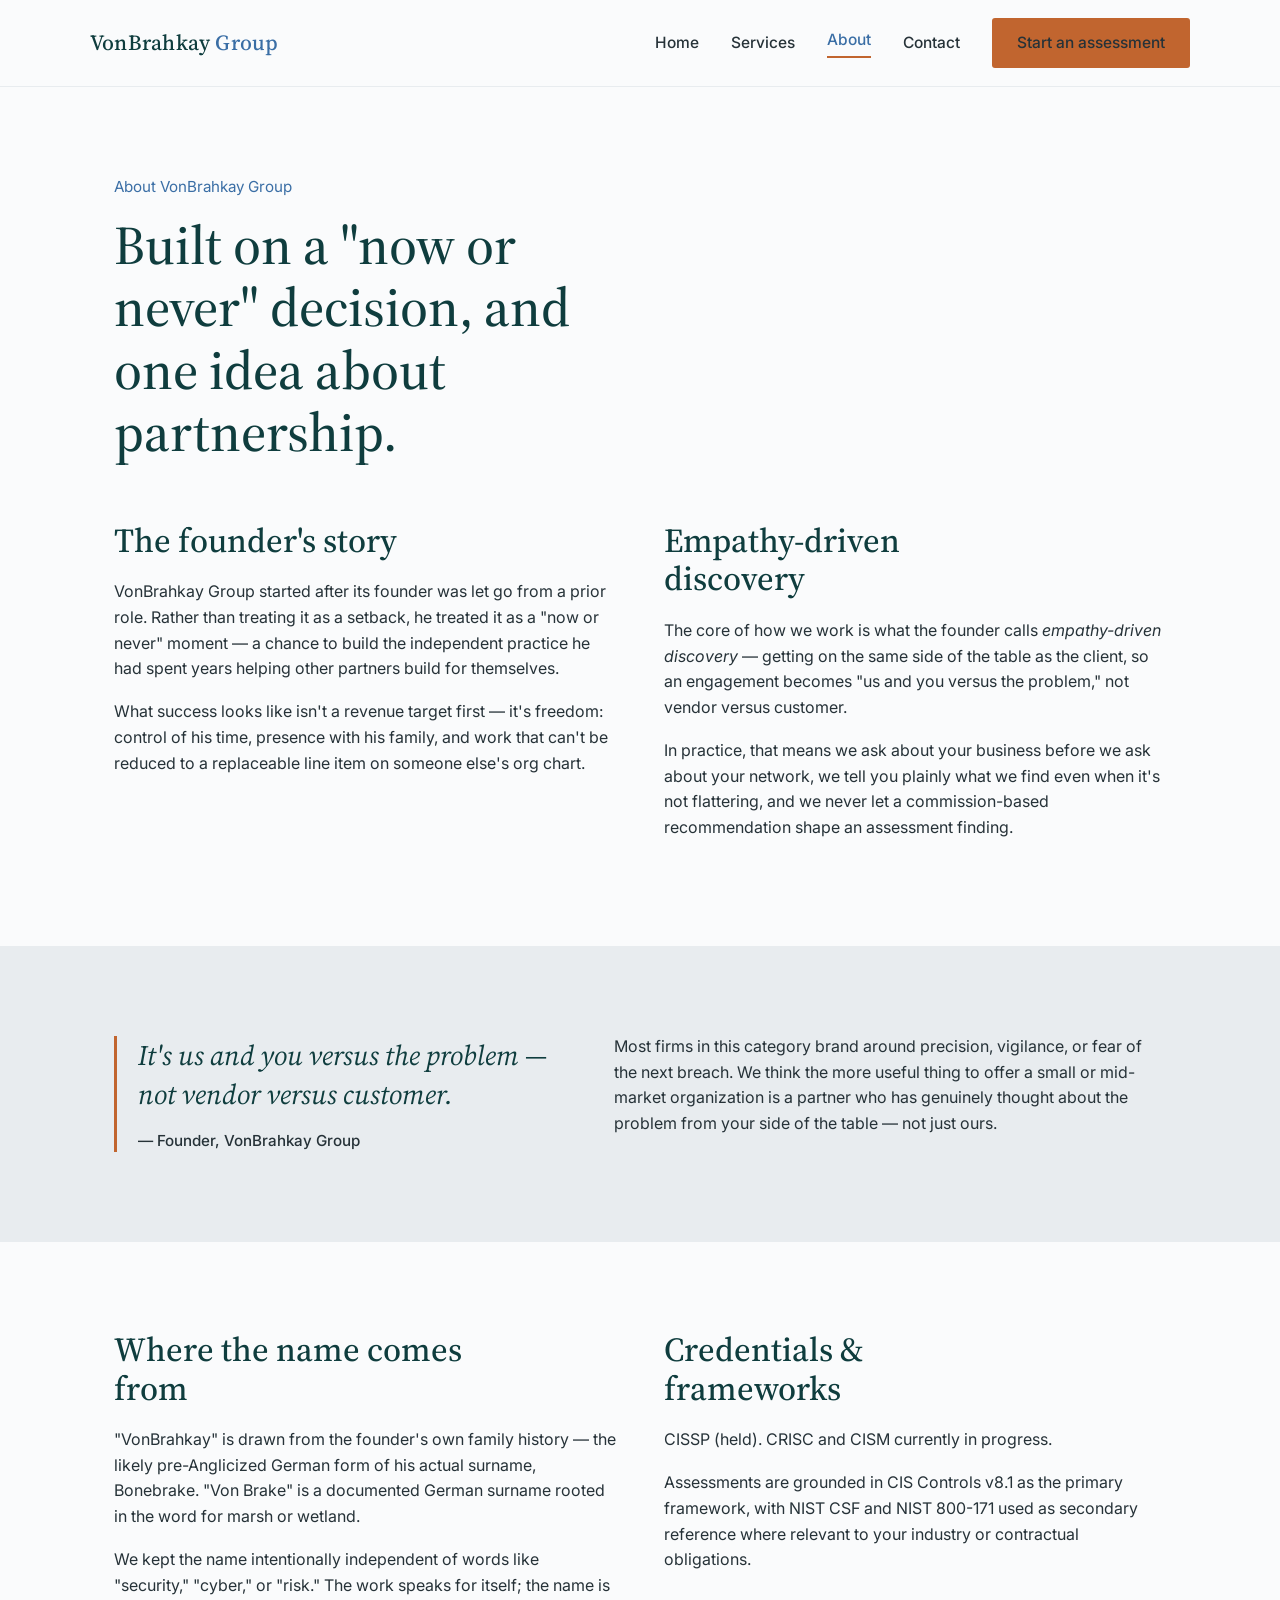
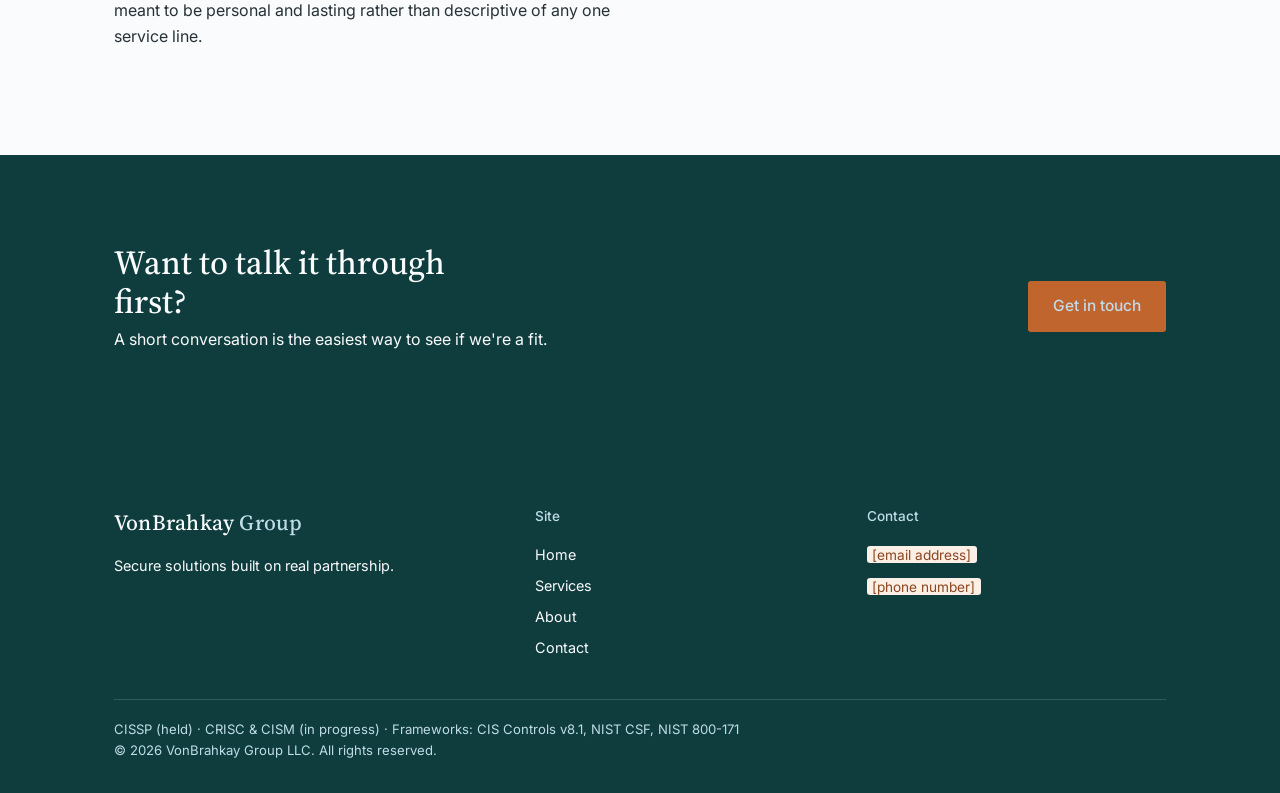
==== about.html @ a694a857 "Add files via upload" ====
<!DOCTYPE html>
<html lang="en">
<head>
<meta charset="UTF-8">
<meta name="viewport" content="width=device-width, initial-scale=1.0">
<title>About — VonBrahkay Group</title>
<meta name="description" content="Why VonBrahkay Group exists, the founder's story, and the philosophy behind empathy-driven discovery.">
<link rel="stylesheet" href="styles.css">
</head>
<body>

<header class="site">
  <div class="container nav-row">
    <a href="index.html" class="wordmark">VonBrahkay<span> Group</span></a>
    <button class="nav-toggle" aria-label="Toggle navigation" aria-expanded="false">Menu</button>
    <nav class="primary">
      <a href="index.html">Home</a>
      <a href="services.html">Services</a>
      <a href="about.html" class="current">About</a>
      <a href="contact.html">Contact</a>
      <a href="contact.html" class="btn btn-primary">Start an assessment</a>
    </nav>
  </div>
</header>

<main>

  <section style="padding-bottom:0.5rem;">
    <div class="container">
      <p class="eyebrow-note">About VonBrahkay Group</p>
      <h1>Built on a "now or never" decision, and one idea about partnership.</h1>
    </div>
  </section>

  <section style="padding-top:1rem;">
    <div class="container">
      <div class="two-col">
        <div>
          <h2>The founder's story</h2>
          <p>VonBrahkay Group started after its founder was let go from a prior role. Rather than treating it as a setback, he treated it as a "now or never" moment — a chance to build the independent practice he had spent years helping other partners build for themselves.</p>
          <p>What success looks like isn't a revenue target first — it's freedom: control of his time, presence with his family, and work that can't be reduced to a replaceable line item on someone else's org chart.</p>
        </div>
        <div>
          <h2>Empathy-driven discovery</h2>
          <p>The core of how we work is what the founder calls <em>empathy-driven discovery</em> — getting on the same side of the table as the client, so an engagement becomes "us and you versus the problem," not vendor versus customer.</p>
          <p>In practice, that means we ask about your business before we ask about your network, we tell you plainly what we find even when it's not flattering, and we never let a commission-based recommendation shape an assessment finding.</p>
        </div>
      </div>
    </div>
  </section>

  <section class="bg-gray">
    <div class="container">
      <div class="pullquote-block">
        <div>
          <blockquote class="pullquote">
            It's us and you versus the problem — not vendor versus customer.
            <span class="pullquote-attr">— Founder, VonBrahkay Group</span>
          </blockquote>
        </div>
        <div>
          <p>Most firms in this category brand around precision, vigilance, or fear of the next breach. We think the more useful thing to offer a small or mid-market organization is a partner who has genuinely thought about the problem from your side of the table — not just ours.</p>
        </div>
      </div>
    </div>
  </section>

  <section>
    <div class="container">
      <div class="two-col">
        <div>
          <h2>Where the name comes from</h2>
          <p>"VonBrahkay" is drawn from the founder's own family history — the likely pre-Anglicized German form of his actual surname, Bonebrake. "Von Brake" is a documented German surname rooted in the word for marsh or wetland.</p>
          <p>We kept the name intentionally independent of words like "security," "cyber," or "risk." The work speaks for itself; the name is meant to be personal and lasting rather than descriptive of any one service line.</p>
        </div>
        <div>
          <h2>Credentials &amp; frameworks</h2>
          <p>CISSP (held). CRISC and CISM currently in progress.</p>
          <p>Assessments are grounded in CIS Controls v8.1 as the primary framework, with NIST CSF and NIST 800-171 used as secondary reference where relevant to your industry or contractual obligations.</p>
        </div>
      </div>
    </div>
  </section>

  <section class="bg-teal cta-banner">
    <div class="container">
      <div>
        <h2>Want to talk it through first?</h2>
        <p>A short conversation is the easiest way to see if we're a fit.</p>
      </div>
      <a href="contact.html" class="btn btn-primary">Get in touch</a>
    </div>
  </section>

</main>

<footer class="site">
  <div class="container">
    <div class="footer-grid">
      <div>
        <a href="index.html" class="wordmark">VonBrahkay<span> Group</span></a>
        <p style="margin-top:0.8rem; max-width:32ch;">Secure solutions built on real partnership.</p>
      </div>
      <div>
        <h4>Site</h4>
        <ul>
          <li><a href="index.html">Home</a></li>
          <li><a href="services.html">Services</a></li>
          <li><a href="about.html">About</a></li>
          <li><a href="contact.html">Contact</a></li>
        </ul>
      </div>
      <div>
        <h4>Contact</h4>
        <ul>
          <li><span class="placeholder">[email address]</span></li>
          <li><span class="placeholder">[phone number]</span></li>
        </ul>
      </div>
    </div>
    <div class="fine-print">
      CISSP (held) &middot; CRISC &amp; CISM (in progress) &middot; Frameworks: CIS Controls v8.1, NIST CSF, NIST 800-171<br>
      &copy; <span id="year"></span> VonBrahkay Group LLC. All rights reserved.
    </div>
  </div>
</footer>

<script src="script.js"></script>
<script>document.getElementById('year').textContent = new Date().getFullYear();</script>
</body>
</html>
---- styles.css ----
@import url('https://fonts.googleapis.com/css2?family=Source+Serif+4:opsz,wght@8..60,500&family=Inter:wght@400;500&display=swap');

:root {
  --teal: #0F3D3E;
  --steel: #3A6EA5;
  --terracotta: #C1652F;
  --gray: #E8ECEF;
  --charcoal: #263238;
  --offwhite: #FAFBFC;

  --serif: 'Source Serif 4', Georgia, 'Times New Roman', serif;
  --sans: 'Inter', 'Helvetica Neue', Arial, sans-serif;

  --max: 1100px;
  --gap: clamp(1.5rem, 4vw, 3rem);
}

* { box-sizing: border-box; }

html { scroll-behavior: smooth; }

@media (prefers-reduced-motion: reduce) {
  html { scroll-behavior: auto; }
  * { animation: none !important; transition: none !important; }
}

body {
  margin: 0;
  font-family: var(--sans);
  font-weight: 400;
  color: var(--charcoal);
  background: var(--offwhite);
  line-height: 1.6;
  -webkit-font-smoothing: antialiased;
}

h1, h2, h3, .serif {
  font-family: var(--serif);
  font-weight: 500;
  color: var(--teal);
  line-height: 1.15;
  margin: 0 0 0.6em;
}

h1 { font-size: clamp(2.1rem, 4.4vw, 3.4rem); max-width: 18ch; }
h2 { font-size: clamp(1.5rem, 2.8vw, 2.1rem); max-width: 22ch; }
h3 { font-size: 1.2rem; }

p { margin: 0 0 1.1em; max-width: 62ch; }
p.wide { max-width: none; }

a { color: var(--steel); text-decoration: underline; text-underline-offset: 2px; }
a:hover { color: var(--terracotta); }

:focus-visible {
  outline: 2px solid var(--terracotta);
  outline-offset: 3px;
}

.container {
  max-width: var(--max);
  margin: 0 auto;
  padding: 0 1.5rem;
}

section { padding: clamp(3rem, 7vw, 5.5rem) 0; }
.bg-gray { background: var(--gray); }
.bg-teal { background: var(--teal); color: var(--offwhite); }
.bg-teal h1, .bg-teal h2, .bg-teal h3 { color: var(--offwhite); }
.bg-teal a { color: #BFDCE8; }
.bg-teal a:hover { color: var(--terracotta); }

/* Header / Nav */
header.site {
  border-bottom: 1px solid var(--gray);
  background: var(--offwhite);
  position: sticky;
  top: 0;
  z-index: 50;
}

.nav-row {
  display: flex;
  align-items: center;
  justify-content: space-between;
  padding: 1.1rem 0;
}

.wordmark {
  font-family: var(--serif);
  font-weight: 500;
  font-size: 1.35rem;
  color: var(--teal);
  text-decoration: none;
  letter-spacing: 0.01em;
}
.wordmark:hover { color: var(--teal); }
.wordmark span { color: var(--steel); }

nav.primary {
  display: flex;
  align-items: center;
  gap: 2rem;
}

nav.primary a {
  font-family: var(--sans);
  font-weight: 500;
  color: var(--charcoal);
  text-decoration: none;
  font-size: 0.97rem;
}
nav.primary a:hover { color: var(--steel); }
nav.primary a.current { color: var(--steel); border-bottom: 2px solid var(--terracotta); padding-bottom: 4px; }

.nav-toggle {
  display: none;
  background: none;
  border: 1px solid var(--teal);
  border-radius: 4px;
  padding: 0.4rem 0.7rem;
  font-family: var(--sans);
  font-weight: 500;
  color: var(--teal);
  cursor: pointer;
}

@media (max-width: 760px) {
  .nav-toggle { display: inline-block; }
  nav.primary {
    display: none;
    position: absolute;
    top: 100%;
    left: 0;
    right: 0;
    background: var(--offwhite);
    border-bottom: 1px solid var(--gray);
    flex-direction: column;
    align-items: flex-start;
    gap: 0;
    padding: 0.5rem 1.5rem 1.2rem;
  }
  nav.primary.open { display: flex; }
  nav.primary a { padding: 0.65rem 0; width: 100%; border-bottom: 1px solid var(--gray); }
  nav.primary a.current { border-bottom: 1px solid var(--gray); }
  nav.primary .btn { margin-top: 0.75rem; }
}

/* Buttons */
.btn {
  display: inline-block;
  font-family: var(--sans);
  font-weight: 500;
  font-size: 0.97rem;
  text-decoration: none;
  padding: 0.75rem 1.5rem;
  border-radius: 3px;
  border: 1px solid transparent;
  cursor: pointer;
}
.btn-primary { background: var(--terracotta); color: var(--offwhite); }
.btn-primary:hover { background: #a8531f; color: var(--offwhite); }
.btn-outline { background: transparent; color: var(--teal); border-color: var(--teal); }
.btn-outline:hover { background: var(--teal); color: var(--offwhite); }
.bg-teal .btn-outline { color: var(--offwhite); border-color: var(--offwhite); }
.bg-teal .btn-outline:hover { background: var(--offwhite); color: var(--teal); }

/* Hero */
.hero {
  display: grid;
  grid-template-columns: 1.1fr 0.9fr;
  gap: var(--gap);
  align-items: center;
  padding-top: clamp(3rem, 8vw, 5rem);
}
@media (max-width: 860px) {
  .hero { grid-template-columns: 1fr; }
}
.hero .actions { display: flex; gap: 1rem; flex-wrap: wrap; margin-top: 1.5rem; }
.eyebrow-note {
  font-size: 0.95rem;
  color: var(--steel);
  margin-bottom: 0.9rem;
}

/* Credibility strip */
.credibility {
  display: flex;
  flex-wrap: wrap;
  gap: 2.2rem;
  padding: 1.6rem 0;
  border-top: 1px solid var(--gray);
  border-bottom: 1px solid var(--gray);
  font-size: 0.92rem;
  color: var(--charcoal);
}
.credibility strong { color: var(--teal); }

/* Service cards */
.grid-3 {
  display: grid;
  grid-template-columns: repeat(3, 1fr);
  gap: var(--gap);
  margin-top: 2.5rem;
}
@media (max-width: 860px) {
  .grid-3 { grid-template-columns: 1fr; }
}
.service-card {
  border-top: 3px solid var(--teal);
  background: var(--offwhite);
  padding: 1.8rem 1.6rem;
}
.service-card.accent { border-top-color: var(--terracotta); }
.service-card h3 { margin-bottom: 0.5em; }
.service-card p { font-size: 0.96rem; }
.service-card .tag {
  display: inline-block;
  font-size: 0.8rem;
  font-weight: 500;
  color: var(--steel);
  margin-bottom: 0.7rem;
}

/* Process steps */
.steps {
  counter-reset: step;
  display: grid;
  grid-template-columns: repeat(4, 1fr);
  gap: var(--gap);
  margin-top: 2.5rem;
}
@media (max-width: 900px) {
  .steps { grid-template-columns: 1fr 1fr; }
}
@media (max-width: 560px) {
  .steps { grid-template-columns: 1fr; }
}
.step {
  position: relative;
  padding-top: 2.6rem;
  border-top: 1px solid var(--gray);
}
.step::before {
  counter-increment: step;
  content: counter(step);
  position: absolute;
  top: -1px;
  left: 0;
  width: 2.4rem;
  height: 2.4rem;
  display: flex;
  align-items: center;
  justify-content: center;
  background: var(--teal);
  color: var(--offwhite);
  font-family: var(--serif);
  font-weight: 500;
  border-radius: 50%;
  transform: translateY(-50%);
}
.step h3 { font-size: 1.05rem; margin-bottom: 0.4em; }
.step p { font-size: 0.93rem; }

/* Pull quote / founder callout */
.pullquote-block {
  display: grid;
  grid-template-columns: 0.9fr 1.1fr;
  gap: var(--gap);
  align-items: center;
}
@media (max-width: 860px) {
  .pullquote-block { grid-template-columns: 1fr; }
}
.pullquote {
  font-family: var(--serif);
  font-style: italic;
  font-size: clamp(1.3rem, 2.4vw, 1.75rem);
  color: var(--teal);
  line-height: 1.4;
  border-left: 3px solid var(--terracotta);
  padding-left: 1.3rem;
  margin: 0;
}
.pullquote-attr {
  display: block;
  font-family: var(--sans);
  font-style: normal;
  font-weight: 500;
  font-size: 0.95rem;
  color: var(--charcoal);
  margin-top: 1rem;
}

/* Tables (rate sheet) */
table.rates {
  width: 100%;
  border-collapse: collapse;
  margin: 1.5rem 0 2.5rem;
  font-size: 0.95rem;
}
table.rates th, table.rates td {
  text-align: left;
  padding: 0.9rem 1rem;
  border-bottom: 1px solid var(--gray);
  vertical-align: top;
}
table.rates th {
  font-family: var(--sans);
  font-weight: 500;
  color: var(--teal);
  border-bottom: 2px solid var(--teal);
}
table.rates td.price, table.rates th.price { white-space: nowrap; }
@media (max-width: 700px) {
  table.rates, table.rates thead, table.rates tbody, table.rates th, table.rates td, table.rates tr { display: block; }
  table.rates thead { display: none; }
  table.rates tr { border-bottom: 2px solid var(--gray); padding: 1rem 0; }
  table.rates td { border: none; padding: 0.35rem 0; }
  table.rates td::before { content: attr(data-label); display: block; font-weight: 500; color: var(--steel); font-size: 0.8rem; margin-bottom: 0.2rem; }
}

/* Disclosure note */
.disclosure {
  background: var(--gray);
  border-left: 3px solid var(--steel);
  padding: 1.1rem 1.4rem;
  font-size: 0.92rem;
  max-width: 70ch;
}

/* CTA banner */
.cta-banner {
  text-align: left;
}
.cta-banner .container {
  display: flex;
  align-items: center;
  justify-content: space-between;
  gap: 1.5rem;
  flex-wrap: wrap;
}
.cta-banner h2 { margin-bottom: 0.2em; }

/* Footer */
footer.site {
  background: var(--teal);
  color: var(--offwhite);
  padding: 3rem 0 2rem;
  font-size: 0.9rem;
}
footer.site .footer-grid {
  display: grid;
  grid-template-columns: 1.3fr 1fr 1fr;
  gap: 2rem;
  margin-bottom: 2rem;
}
@media (max-width: 700px) {
  footer.site .footer-grid { grid-template-columns: 1fr; }
}
footer.site .wordmark { color: var(--offwhite); }
footer.site .wordmark span { color: #BFDCE8; }
footer.site h4 { font-family: var(--sans); font-weight: 500; font-size: 0.85rem; color: #BFDCE8; margin: 0 0 0.9rem; }
footer.site ul { list-style: none; margin: 0; padding: 0; }
footer.site li { margin-bottom: 0.5rem; }
footer.site a { color: var(--offwhite); text-decoration: none; }
footer.site a:hover { color: var(--terracotta); }
footer.site .fine-print {
  border-top: 1px solid rgba(255,255,255,0.15);
  padding-top: 1.2rem;
  font-size: 0.82rem;
  color: #BFDCE8;
}

/* Forms */
.form-grid {
  display: grid;
  gap: 1.1rem;
  max-width: 560px;
}
.form-grid label {
  display: block;
  font-weight: 500;
  font-size: 0.9rem;
  color: var(--teal);
  margin-bottom: 0.35rem;
}
.form-grid input, .form-grid select, .form-grid textarea {
  width: 100%;
  font-family: var(--sans);
  font-size: 1rem;
  padding: 0.7rem 0.8rem;
  border: 1px solid #C7D0D4;
  border-radius: 3px;
  background: var(--offwhite);
  color: var(--charcoal);
}
.form-grid input:focus, .form-grid select:focus, .form-grid textarea:focus {
  border-color: var(--steel);
}
.form-note {
  font-size: 0.85rem;
  color: var(--charcoal);
  opacity: 0.75;
}
#form-status {
  margin-top: 1rem;
  font-weight: 500;
}
#form-status.success { color: #1f6f4a; }
#form-status.error { color: var(--terracotta); }

.two-col {
  display: grid;
  grid-template-columns: 1fr 1fr;
  gap: var(--gap);
  align-items: start;
}
@media (max-width: 860px) {
  .two-col { grid-template-columns: 1fr; }
}

.contact-detail { margin-bottom: 1.6rem; }
.contact-detail h4 { font-family: var(--sans); font-weight: 500; font-size: 0.85rem; color: var(--steel); margin: 0 0 0.3rem; }
.contact-detail p { margin: 0; }

.placeholder {
  background: #FCEFE6;
  color: #8a4620;
  padding: 0.05em 0.4em;
  border-radius: 3px;
  font-size: 0.95em;
}
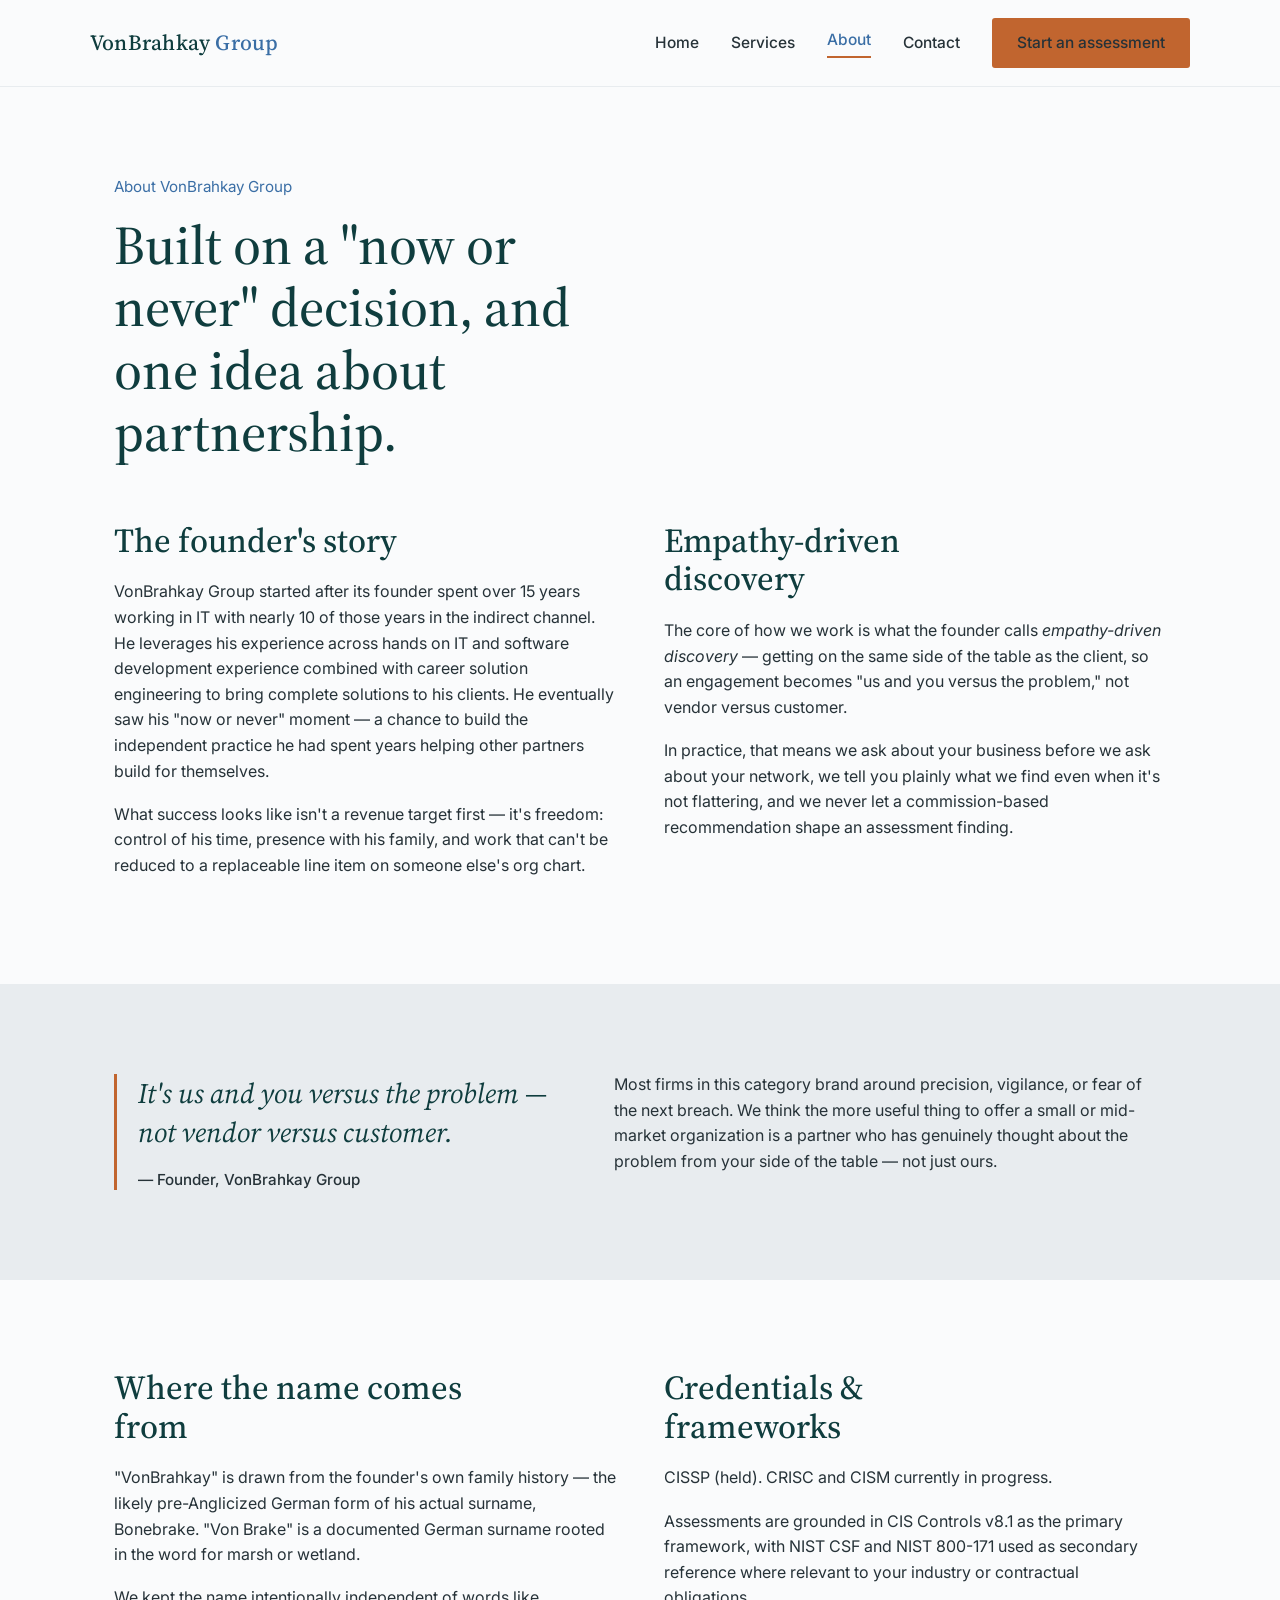
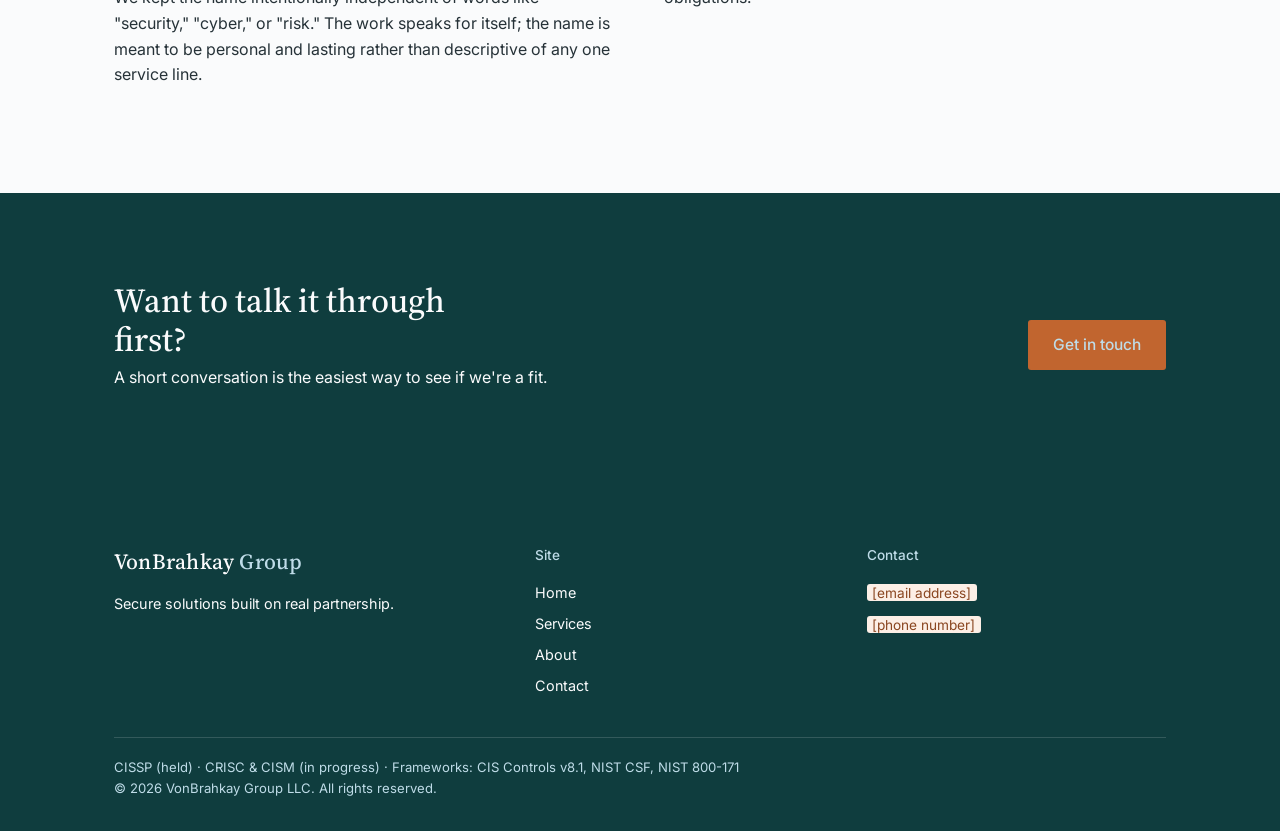
==== commit 518e4378: "Update about.html" ====
--- a/about.html
+++ b/about.html
@@ -37,7 +37,7 @@
       <div class="two-col">
         <div>
           <h2>The founder's story</h2>
-          <p>VonBrahkay Group started after its founder was let go from a prior role. Rather than treating it as a setback, he treated it as a "now or never" moment — a chance to build the independent practice he had spent years helping other partners build for themselves.</p>
+          <p>VonBrahkay Group started after its founder spent over 15 years working in IT with nearly 10 of those years in the indirect channel. He leverages his experience across hands on IT and software development experience combined with career solution engineering to bring complete solutions to his clients. He eventually saw his "now or never" moment — a chance to build the independent practice he had spent years helping other partners build for themselves.</p>
           <p>What success looks like isn't a revenue target first — it's freedom: control of his time, presence with his family, and work that can't be reduced to a replaceable line item on someone else's org chart.</p>
         </div>
         <div>
